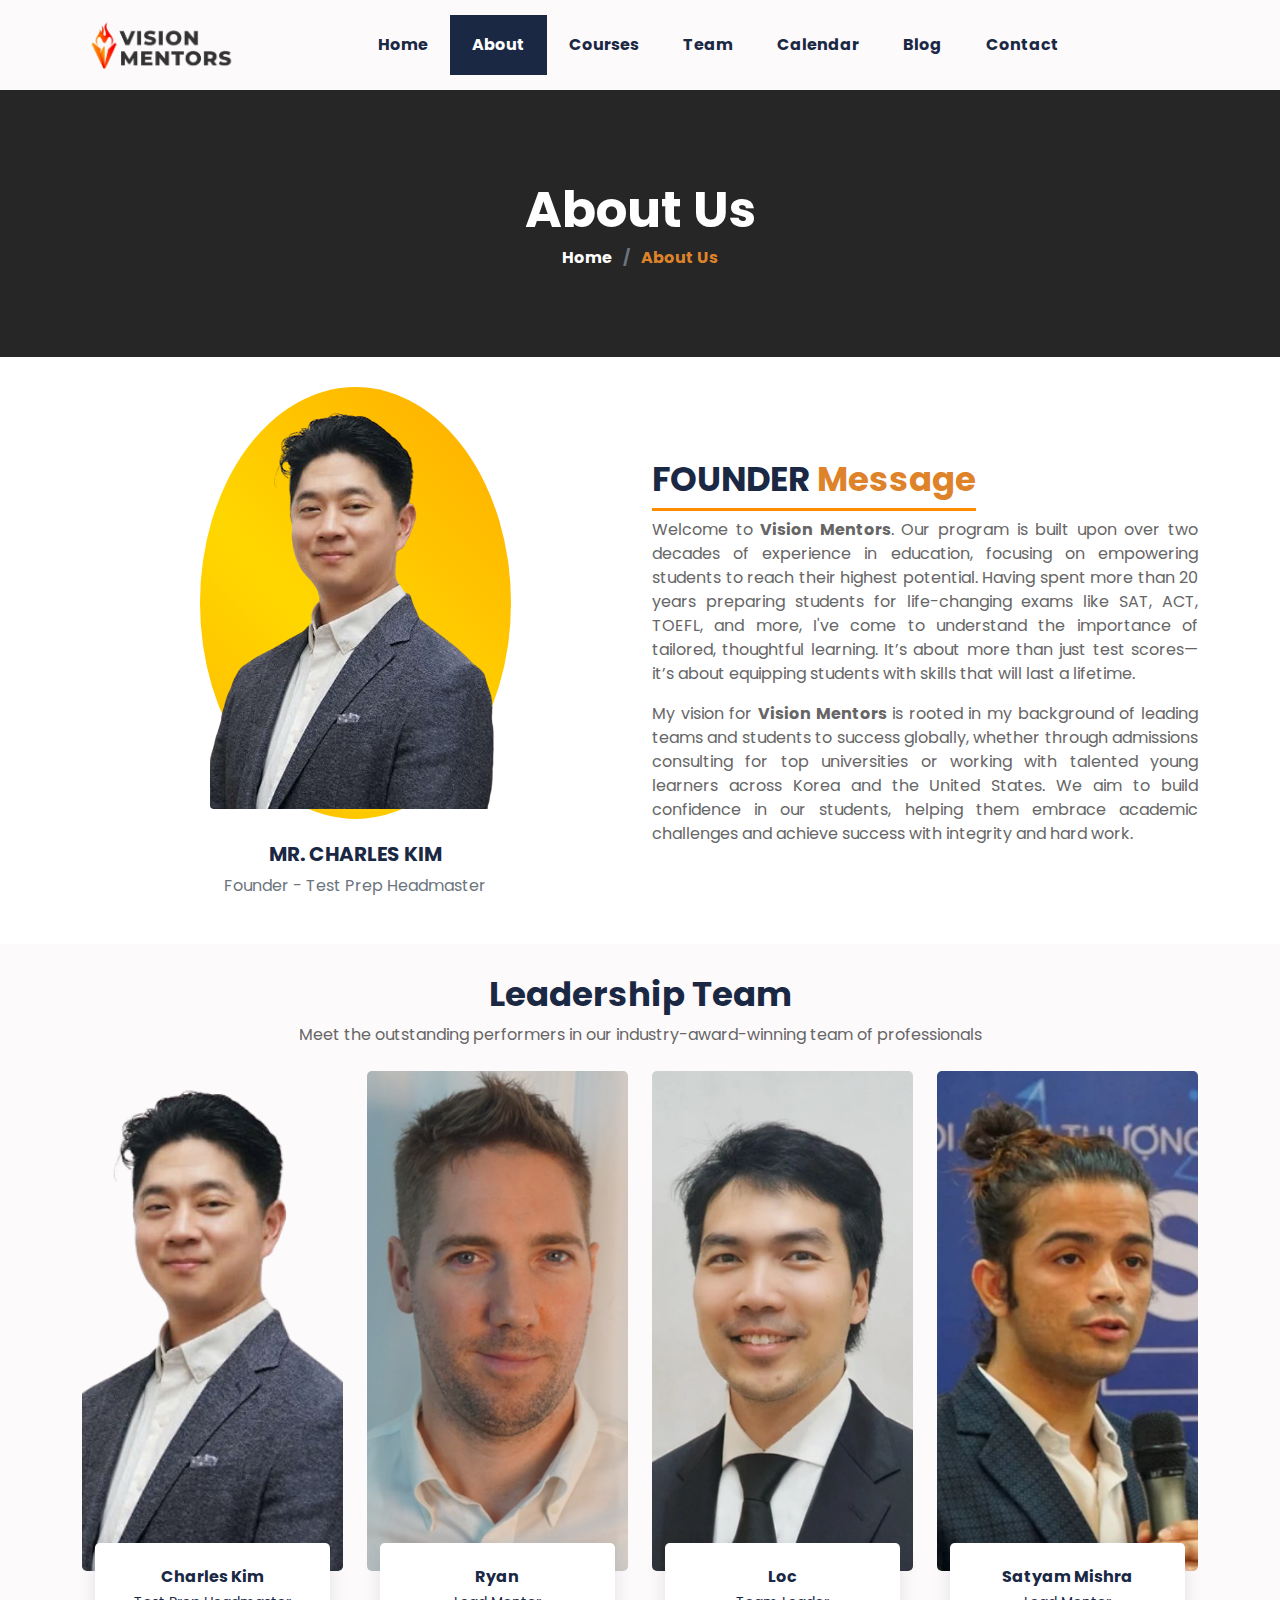
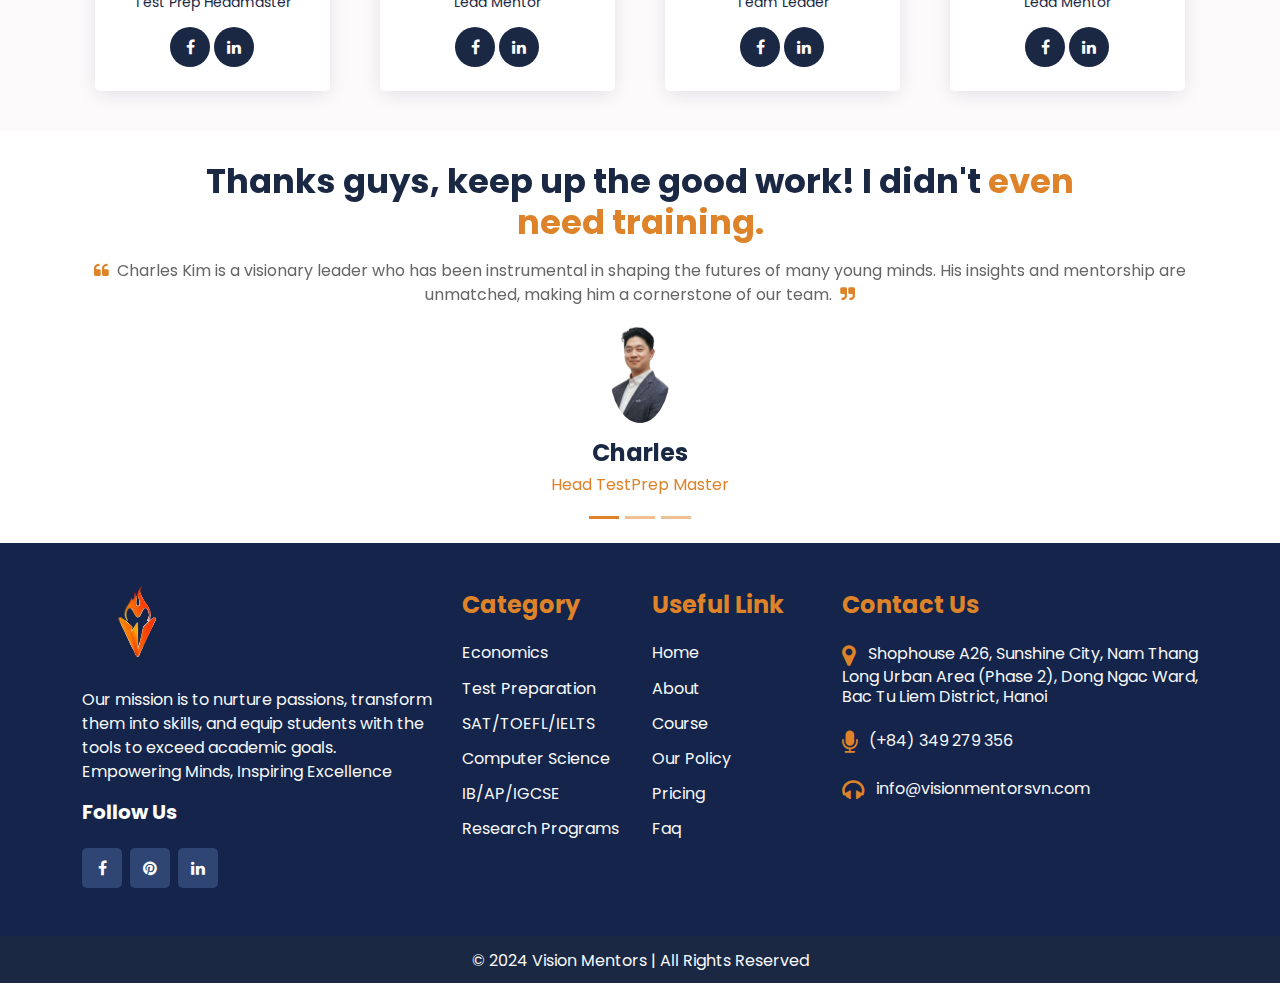
==== about.html @ ec4c2938 "Initial commit" ====
<!DOCTYPE html>
<html lang="en">
<head>
	<meta charset="utf-8">
	<meta http-equiv="X-UA-Compatible" content="IE=edge">
	<meta name="viewport" content="width=device-width, initial-scale=1">
	<title>Vision Mentors</title>
	<link href="css/bootstrap.min.css" rel="stylesheet" >
	<link href="css/font-awesome.min.css" rel="stylesheet" >
	<link href="css/global.css" rel="stylesheet">
	<link href="css/about.css" rel="stylesheet">
	<link rel="icon" href="img/favicon-32x32.png" type="image/x-icon">
    <link href="https://fonts.googleapis.com/css2?family=Poppins&display=swap" rel="stylesheet">
	<script src="js/bootstrap.bundle.min.js"></script>
	<style>
		.team_1i1 img {
			width: 100%; /* Ensures the image spans the container's width */
			height: 500px; /* Sets a fixed height for all images */
			object-fit: cover; /* Ensures images maintain aspect ratio while filling the container */
			border-radius: 5px; /* Optional: Adds slight rounding for a polished look */
		}		
		.rounded-circle {
			width: 60px; /* Sets the width of the image */
			height: 100px; /* Ensures the height matches the width for a perfect circle */
			border-radius: 50%; /* Makes the image round */
			object-fit: cover; /* Ensures the image is scaled and cropped proportionally */
			margin: 0 auto; /* Centers the image */
			display: block; /* Ensures proper alignment */
		}
		#footer .footer_m {
			background-image: url('img/footer.png'); /* Replace with the actual path to your image */
			background-size: cover; /* Ensures the image covers the entire footer */
			background-position: center; /* Centers the image */
			background-repeat: no-repeat; /* Prevents the image from repeating */
			color: #fff; /* Adjusts text color to ensure readability */
			padding: 3rem 0; /* Ensures proper spacing */
		  }
		
	</style>

</head>
<body>

	<section id="header">
		<nav class="navbar navbar-expand-md navbar-light bg_light p-0" id="navbar_sticky">
		  <div class="container-xl d-flex align-items-center">
			<!-- Logo section -->
			<a class="col_brown" href="index.html">
				<img src="img/logo.png" alt="Vision Mentors Logo" style="max-height: 90px; border: 1px;">
			</a>
	  
			<!-- Navbar toggler button for mobile view -->
			<button class="navbar-toggler" type="button" data-bs-toggle="collapse" data-bs-target="#navbarContent" aria-controls="navbarContent" aria-expanded="false" aria-label="Toggle navigation">
			  <span class="navbar-toggler-icon"></span>
			</button>
	  
			<!-- Navbar links -->
			<div class="collapse navbar-collapse" id="navbarContent">
			  <ul class="navbar-nav mx-auto"> <!-- mx-auto centers the items -->
				<li class="nav-item">
				  <a class="nav-link" href="index.html">Home</a>
				</li>
				<li class="nav-item">
				  <a class="nav-link active" aria-current="page" href="about.html">About</a>
				</li>
				<li class="nav-item">
				  <a class="nav-link" href="course.html">Courses</a>
				</li>
				<li class="nav-item">
				  <a class="nav-link" href="team.html">Team</a>
				</li>
				<li class="nav-item">
					<a class="nav-link" href="event.html">Calendar</a>
				  </li>
				  <li class="nav-item">
					<a class="nav-link" href="blog.html">Blog</a>
					</li>
				<li class="nav-item">
				  <a class="nav-link" href="contact.html">Contact</a>
				</li>
			  </ul>
			</div>
		  </div>
		</nav>
	  </section>

<section id="center" class="center_about">
 <div class="center_om">
   <div class="container-xl">
  <div class="row center_o1 text-center">
     <div class="col-md-12">
	   <h1 class="text-white">About Us</h1>
	   <h5 class="col_brown mb-0 fs-6"><a class="text-white" href="#">Home</a> <span class="mx-2 text-muted">/</span> About Us</h5>
	 </div>
  </div>
 </div>
 </div>
</section>

<section id="about_pg" class="p_3">
	<div class="container-xl">
	  <div class="row about_pg1 align-items-center">
		<!-- Left Section with Image and Effects -->
		<div class="col-md-6">
		  <div class="about_pg1l text-center position-relative">
			<div class="founder-image-wrapper">
			  <img src="img/charles.png" alt="Founder Image" class="img-fluid rounded founder-image">
			</div>
			<h5 class="mt-3">MR. CHARLES KIM</h5>
			<p class="text-muted">Founder - Test Prep Headmaster</p>
		  </div>
		</div>
  
		<!-- Right Section with Message Content -->
		<div class="col-md-6">
		  <div class="about_pg1r">
			<h3 style="margin-top: 20px; position: relative; padding-bottom: 10px; display: inline-block;">
			  <span style="border-bottom: 3px solid #ff8c00; padding-bottom: 5px;">FOUNDER <span class="col_brown">Message</span></span>
			</h3>
			<p style="text-align: justify;">Welcome to <strong>Vision Mentors</strong>. Our program is built upon over two decades of experience in education, focusing on empowering students to reach their highest potential. Having spent more than 20 years preparing students for life-changing exams like SAT, ACT, TOEFL, and more, I've come to understand the importance of tailored, thoughtful learning. It’s about more than just test scores—it’s about equipping students with skills that will last a lifetime.</p>
			<p style="text-align: justify;">My vision for <strong>Vision Mentors</strong> is rooted in my background of leading teams and students to success globally, whether through admissions consulting for top universities or working with talented young learners across Korea and the United States. We aim to build confidence in our students, helping them embrace academic challenges and achieve success with integrity and hard work.</p>
		  </div>
		</div>
	  </div>
	</div>
  </section>
  

<section id="team" class="p_3 team_o bg_light">
 <div class="container-xl">
    <div class="learn_1 row text-center mb-4">
	 <h3>Leadership Team</h3>
	 <p class="mb-0">Meet the outstanding performers in our industry-award-winning team of professionals</p>
	</div>
	<div class="team_1 row">
	 <div class="col-md-3">
	  <div class="team_1i clearfix position-relative">
	    <div class="team_1i1 clearfix">
		  <div class="grid clearfix">
				  <figure class="effect-jazz mb-0">
					<a href="#"><img src="img/charles.png" class="w-100" alt="abc"></a>
				  </figure>
			  </div>
		</div>
		<div class="team_1i3 clearfix position-absolute text-center bg-white p-4 shadow_box rounded-3">
		 <h5 class="fs-6">Charles Kim</h5>
		 <h6 class="font_14">Test Prep Headmaster</h6>
		 <ul class="social-network social-circle mb-0 mt-3">
					<li><a href="#" class="icoFacebook" title="Facebook"><i class="fa fa-facebook"></i></a></li>
					<li><a href="#" class="icoLinkedin" title="Linkedin"><i class="fa fa-linkedin"></i></a></li>
				</ul>
		</div>
	  </div>
	 </div>
	 <div class="col-md-3">
	  <div class="team_1i clearfix position-relative">
	    <div class="team_1i1 clearfix">
		  <div class="grid clearfix">
				  <figure class="effect-jazz mb-0">
					<a href="#"><img src="img/author_2.png" class="w-100" alt="abc"></a>
				  </figure>
			  </div>
		</div>
		<div class="team_1i3 clearfix position-absolute text-center bg-white p-4 shadow_box rounded-3">
		 <h5 class="fs-6">Ryan</h5>
		 <h6 class="font_14">Lead Mentor</h6>
		 <ul class="social-network social-circle mb-0 mt-3">
			<li><a href="#" class="icoFacebook" title="Facebook"><i class="fa fa-facebook"></i></a></li>
			<li><a href="#" class="icoLinkedin" title="Linkedin"><i class="fa fa-linkedin"></i></a></li>
				</ul>
		</div>
	  </div>
	 </div>
	 <div class="col-md-3">
	  <div class="team_1i clearfix position-relative">
	    <div class="team_1i1 clearfix">
		  <div class="grid clearfix">
				  <figure class="effect-jazz mb-0">
					<a href="#"><img src="img/author_3.png" class="w-100" alt="abc"></a>
				  </figure>
			  </div>
		</div>
		<div class="team_1i3 clearfix position-absolute text-center bg-white p-4 shadow_box rounded-3">
		 <h5 class="fs-6">Loc</h5>
		 <h6 class="font_14">Team Leader</h6>
		 <ul class="social-network social-circle mb-0 mt-3">
			<li><a href="#" class="icoFacebook" title="Facebook"><i class="fa fa-facebook"></i></a></li>
			<li><a href="#" class="icoLinkedin" title="Linkedin"><i class="fa fa-linkedin"></i></a></li>
				</ul>
		</div>
	  </div>
	 </div>
	 <div class="col-md-3">
	  <div class="team_1i clearfix position-relative">
	    <div class="team_1i1 clearfix">
		  <div class="grid clearfix">
				  <figure class="effect-jazz mb-0">
					<a href="#"><img src="img/author_6.png" class="w-100" alt="abc"></a>
				  </figure>
			  </div>
		</div>
		<div class="team_1i3 clearfix position-absolute text-center bg-white p-4 shadow_box rounded-3">
		 <h5 class="fs-6">Satyam Mishra</h5>
		 <h6 class="font_14">Lead Mentor</h6>
		 <ul class="social-network social-circle mb-0 mt-3">
			<li><a href="#" class="icoFacebook" title="Facebook"><i class="fa fa-facebook"></i></a></li>
			<li><a href="#" class="icoLinkedin" title="Linkedin"><i class="fa fa-linkedin"></i></a></li>
				</ul>
		</div>
	  </div>
	 </div>
	</div>
 </div>
</section>

<section id="testim" class="p_3 pb-5">
 <div class="container-xl">
  <div class="row testim_1">
     <div id="carouselExampleCaptions2" class="carousel slide" data-bs-ride="carousel">
  <div class="carousel-indicators">
    <button type="button" data-bs-target="#carouselExampleCaptions2" data-bs-slide-to="0" class="active" aria-label="Slide 1"></button>
    <button type="button" data-bs-target="#carouselExampleCaptions2" data-bs-slide-to="1" aria-label="Slide 2" class="" aria-current="true"></button>
	<button type="button" data-bs-target="#carouselExampleCaptions2" data-bs-slide-to="2" aria-label="Slide 3" class="" aria-current="true"></button>
  </div>
  <div class="carousel-inner">
    <div class="carousel-item active">
       <div class="testim_1i row text-center">
		<div class="col-md-12">
		 <h3>Thanks guys, keep up the good work! I didn't <span class="col_brown">even <br> need training.</span></h3>
		 <p class="mb-3 mt-3"><i class="fa fa-quote-left col_brown  me-1"></i> Charles Kim is a visionary leader who has been instrumental in shaping the futures of many young minds. His insights and mentorship are unmatched, making him a cornerstone of our team. <i class="fa fa-quote-right col_brown  ms-1"></i></p>
		  <a href="#"><img src="img/charles.png" class="rounded-circle" alt="abc"></a>
		 <h4 class="mt-3">Charles</h4>
		 <h6 class="mt-2  mb-0 col_brown">Head TestPrep Master</h6>
		 </div>
		</div>
	   </div>
	 <div class="carousel-item">
        <div class="testim_1i row text-center">
		<div class="col-md-12">
			<h3>I couldn't have done it without you guys. <span class="highlight">Highly recommended!</span></h3>		 <p class="mb-3 mt-3"><i class="fa fa-quote-left col_brown  me-1"></i> Ryan's dedication to teaching and his ability to simplify complex topics have been invaluable. His hands-on approach helps students achieve their full potential. <i class="fa fa-quote-right col_brown  ms-1"></i></p>
		  <a href="#"><img src="img/author_2.png" class="rounded-circle" alt="abc"></a>
		 <h4 class="mt-3">Ryan</h4>
		 <h6 class="mt-2  mb-0 col_brown">Senior Mentor</h6>
		 </div>
		</div>
	   </div>
	   <div class="carousel-item">
         <div class="testim_1i row text-center">
		<div class="col-md-12">
			<h3>Your program has changed my life. <span class="highlight">Thank you so much!</span></h3>
		 <p class="mb-3 mt-3"><i class="fa fa-quote-left col_brown  me-1"></i> Satyam's technical expertise and mentoring skills have inspired countless students. His ability to lead and innovate sets him apart as an exceptional mentor. <i class="fa fa-quote-right col_brown  ms-1"></i></p>
		  <a href="#"><img src="img/author_6.png" class="rounded-circle" alt="abc"></a>
		 <h4 class="mt-3">Satyam</h4>
		 <h6 class="mt-2  mb-0 col_brown">Senior Mentor</h6>
		 </div>
		</div>
	   </div>
    </div>
  </div>
</div>
  </div>
 
</section>


</section>
 </div>
 <div class="main_2 clearfix">
	<section id="footer">
		<div class="footer_m p_3">
		  <div class="container-xl">
		   <div class="footer_1 row">
			<div class="col-md-4">
			 <div class="footer_1i">
			   <div class="top_1l">
				   <h4 class="mb-0">
					   <a class="col_brown" href="index.html">
						   <img src="img/footer_logo.png" alt="Vision Mentors Logo" style="max-height: 90px; position: relative; top: -5px; left: 30px;">
					   </a>
				   </h4> 	  <p class="text-light mt-4">Our mission is to nurture passions, transform them into skills, and equip students with the tools to exceed academic goals.<br>
	   
					   Empowering Minds, Inspiring Excellence</p>
			 <h5 class="text-white">Follow Us</h5>
			 <ul class="social-network social-circle mb-0 mt-4">
						   <li><a href="https://www.facebook.com/visionmentorsvn" class="icoFacebook" title="Facebook"><i class="fa fa-facebook"></i></a></li>
						   <li><a href="#" class="icoGoogle" title="Google +"><i class="fa fa-pinterest"></i></a></li>
						   <li><a href="#" class="icoLinkedin" title="Linkedin"><i class="fa fa-linkedin"></i></a></li>
					   </ul>
		   </div>
			 </div>
			</div>
			<div class="col-md-2">
			 <div class="footer_1i">
			   <h4 class="col_brown mb-4">Category</h4>
				  <div class="row footer_1ism">
				<h6 class="fw-normal col-md-12 col-6"><a class="text-light" href="#"> Economics</a></h6>
			<h6 class="fw-normal mt-2 col-md-12 col-6"><a class="text-light" href="#"> Test Preparation</a></h6>
			<h6 class="fw-normal mt-2 col-md-12 col-6"><a class="text-light" href="#"> SAT/TOEFL/IELTS</a></h6>
			<h6 class="fw-normal mt-2 col-md-12 col-6"><a class="text-light" href="#"> Computer Science</a></h6>
			<h6 class="fw-normal mt-2 col-md-12 col-6"><a class="text-light" href="#"> IB/AP/IGCSE</a></h6>
			<h6 class="fw-normal mt-2 col-md-12 col-6 mb-0"><a class="text-light" href="#"> Research Programs</a></h6>
			   </div>
			 </div>
			</div>
			<div class="col-md-2">
			 <div class="footer_1i">
			   <h4 class="col_brown mb-4">Useful Link</h4>
				  <div class="row footer_1ism">
				<h6 class="fw-normal col-md-12 col-6"><a class="text-light" href="#"> Home</a></h6>
			<h6 class="fw-normal mt-2 col-md-12 col-6"><a class="text-light" href="#"> About</a></h6>
			<h6 class="fw-normal mt-2 col-md-12 col-6"><a class="text-light" href="#"> Course</a></h6>
			<h6 class="fw-normal mt-2 col-md-12 col-6"><a class="text-light" href="#"> Our Policy</a></h6>
			<h6 class="fw-normal mt-2 col-md-12 col-6"><a class="text-light" href="#"> Pricing</a></h6>
			<h6 class="fw-normal mt-2 col-md-12 col-6 mb-0"><a class="text-light" href="#"> Faq</a></h6>
			   </div>
			 </div>
			</div>
			<div class="col-md-4">
			 <div class="footer_1i">
			   <h4 class="col_brown mb-4">Contact Us</h4>
				<h6 class="mt-4 text-light"><i class="fa fa-map-marker col_brown me-2 fs-4 align-middle"></i> Shophouse A26, Sunshine City, Nam Thang Long Urban Area (Phase 2), Dong Ngac Ward, Bac Tu Liem District, Hanoi</h6>
				<h6 class="mt-4 text-light"><i class="fa fa-microphone col_brown me-2 fs-4 align-middle"></i> (+84) 349 279 356</h6>
				<h6 class="mt-4 text-light mb-0"><i class="fa fa-headphones col_brown me-2 fs-4 align-middle"></i> info@visionmentorsvn.com</h6>
			 </div>
			</div>
		   </div>
		 </div>
		</div>
	   </section>
 </div>
</div>

<section id="footer_b" class="bg_dark">
	<div class="container-xl">
	   <div class="footer_b1 row text-center">
		<div class="col-md-12">
		  <p class="mb-0 text-light">© 2024 Vision Mentors | All Rights Reserved</a></p>
		</div>
	   </div>
	 </div>
   </section>

<script>
window.onscroll = function() {myFunction()};
var navbar_sticky = document.getElementById("navbar_sticky");
var sticky = navbar_sticky.offsetTop;
var navbar_height = document.querySelector('.navbar').offsetHeight;
function myFunction() {
  if (window.pageYOffset >= sticky + navbar_height) {
    navbar_sticky.classList.add("sticky")
	document.body.style.paddingTop = navbar_height + 'px';
  } else {
    navbar_sticky.classList.remove("sticky");
	document.body.style.paddingTop = '0'
  }
}
</script>

</body>

</html>
---- css/global.css ----
/*
Center Home
*/
body{
font-family: 'Poppins', sans-serif;
color: #1a2844;
}
ul{
list-style:none;
padding:0;
 }
h1{
font-size:50px; 
 }
h2{
font-size:42px; 
 }
h3{
font-size:34px; 
 }
h1,h2,h3,h4,h5{
font-weight:bold;
 }

h6{
font-weight:normal;
 }
p{
color:#666; 
 }

a{
color: #1a2844;
text-decoration:none;
 }
a:hover{
text-decoration:none;
color: rgb(222, 131, 41);
 }
a:focus{
text-decoration:none;
color: rgb(222, 131, 41);
 }

.button{
background:rgb(222, 131, 41);
color:#fff;
display: inline-block;
transition: 0.3s;
padding:1rem 2rem;
font-weight:bold;
border-radius:5px;
 }
.button:hover{
background:#1a2844;
color:#fff;
 }

.button_1{
background:#1a2844;
color:#fff;
display: inline-block;
transition: 0.3s;
padding:1rem 2rem;
font-weight:bold;
border-radius:5px;
 }
.button_1:hover{
background:rgb(222, 131, 41);
color:#fff;
 }


.grid figure {
position: relative;
float: left;
overflow: hidden;
width: 100%;
text-align: center;
cursor: pointer;
}
figure.effect-jazz figcaption::after,
figure.effect-jazz img
{
-webkit-transition: opacity 0.35s, -webkit-transform 0.35s;
transition: opacity 0.35s, transform 0.35s;
}

figure.effect-jazz:hover img {
-webkit-transform: scale3d(1.05,1.05,1);
transform: scale3d(1.05,1.05,1);
}

.col_brown{
color: rgb(222, 131, 41)!important; 
 }
.col_yell {
color: rgb(222, 131, 41)!important;
}
.bg_light{
background:#fdfafb; 
 }
.bg_dark{
background:#1a2844; 
 }
.bg_brown{
background:rgb(222, 131, 41);
 }


hr{
opacity:1;
background-color:#a61d372b; 
 }
.font_14{
font-size:14px; 
 }
.font_12{
font-size:12px; 
 }
.font_8{
font-size:8px; 
 }
.font_60{
font-size:60px; 
 }

.line {
height: 5px!important;
width: 50px;
background-color: rgb(222, 131, 41);
}
.p_3{
padding-top:30px;
padding-bottom:30px; 
 }
.radius_10{
border-radius:10px; 
 }
.radius_30{
border-radius:30px; 
 }  
.border_1{
border:1px solid #a61d372b; 
 }


/*********************top****************/
.top_1l h4 .span_2{
margin-left:48px; 
 }
.top_1l h4 {
line-height:0;
 }
.top_1ri1 .span_1{
width:40px;
height:40px;
line-height:40px; 
 }
/*********************top_end****************/

/*********************header****************/
.navbar-brand{
line-height:0;
font-size: 1.5rem;
display:none;
margin-bottom:5px;
}
.navbar-brand .span_2{
margin-left:48px; 
 }

#header .nav-link{
color:#1a2844;
padding:18px 22px 18px 22px;
font-weight:bold;
 }
#header .nav-link:hover{
background:#1a2844;
color:#fff;
 }
#header .nav-link:focus{
background:#1a2844;
color:#fff;
 }
#header .active{
background:#1a2844;
color:#fff;
 }

.drop_1{
min-width:220px;
padding:0;
margin-top:0!important;
border:none;
background:#fff;
border-radius:5px;
border:1px solid #a61d372b;
 }
.drop_1 a{
padding-top:15px;
padding-bottom:15px;
border-bottom:1px solid #a61d372b;
color:#1a2844;
font-weight:bold;
 }
.drop_1 a:hover{
color:rgb(222, 131, 41);
background:none;
 }

.sticky {
position: fixed;
top: 0;
width: 100%;
z-index:3;
}
.sticky {
top: -40px;
transform: translateY(40px);
transition: transform .3s;
}
.sticky .navbar-brand{
display:block;
}

#header .button_1{
padding:10px 22px 10px 22px;
margin-top:2px;
 }
 
/*********************header_end****************/


/*********************common****************/
.pages ul li{
 display:inline-block;
 }
.pages ul li a{
display:block;
color: #111;
 margin: 0 2px;
 width:40px;
 height:40px;
 line-height:40px;
 text-align:center;
 border:1px solid #a61d372b;
 border-radius:50%;
 }
.pages ul li a:hover{
 background: rgb(222, 131, 41);
 border:1px solid rgb(222, 131, 41);
 }
.pages ul li a:hover{
 color: #fff!important;
 }
.act{
background:rgb(222, 131, 41)!important;
border:1px solid rgb(222, 131, 41)!important;
color:#fff!important;
 }

 /* footer social icons */
ul.social-network {
list-style: none;
display: block;
margin-left:0 !important;
padding: 0;
}
ul.social-network li {
display: inline-block;
}

/* footer social icons */
.social-network a.icoRss:hover {
background-color: rgb(222, 131, 41);
}
.social-network a.icoFacebook:hover {
background-color:#3B5998;
}
.social-network a.icoTwitter:hover {
background-color:#33ccff;
}
.social-network a.icoGoogle:hover {
background-color:rgb(222, 131, 41);
}
.social-network a.icoVimeo:hover {
background-color:#0590B8;
}
.social-network a.icoLinkedin:hover {
background-color:#007bb7;
}
.social-network a.icoRss:hover i, .social-network a.icoFacebook:hover i, .social-network a.icoTwitter:hover i,
.social-network a.icoGoogle:hover i, .social-network a.icoVimeo:hover i, .social-network a.icoLinkedin:hover i {
color:#fff;
}
a.socialIcon:hover, .socialHoverClass {
color:#44BCDD;
}

.social-circle li a {
display:inline-block;
position:relative;
margin:0 auto 0 auto;
-moz-border-radius:50%;
-webkit-border-radius:50%;
border-radius:50%;
text-align:center;
width: 40px;
height: 40px;
}
.social-circle li i {
margin:0;
line-height:40px;
text-align: center;
}

.social-circle li a:hover i, .triggeredHover {
-moz-transform: rotate(360deg);
-webkit-transform: rotate(360deg);
-ms--transform: rotate(360deg);
transform: rotate(360deg);
-webkit-transition: all 0.2s;
-moz-transition: all 0.2s;
-o-transition: all 0.2s;
-ms-transition: all 0.2s;
transition: all 0.2s;
}
.social-circle i {
color: #fff;
-webkit-transition: all 0.8s;
-moz-transition: all 0.8s;
-o-transition: all 0.8s;
-ms-transition: all 0.8s;
transition: all 0.8s;
}
.form-control:focus{
 box-shadow:none;
 border-color:#a61d372b; 
 }
.form-select:focus{
 box-shadow:none;
 border-color:#a61d372b;  
 }
.form-control{
border-color:#a61d372b;
box-shadow:none;
border-radius:0;
height:50px;
 }
.form-select{
border-color:#a61d372b;
box-shadow:none; 
border-radius:0;
height:50px;
 }

.shadow_box{
box-shadow: 0px 4px 20px -3px rgb(22 36 62 / 15%);
 }
.carousel-indicators [data-bs-target] {
 background-color: rgb(222, 131, 41);
}

.input-group .form-control{
height:auto; 
 }
.center_om {
padding-top:90px;
padding-bottom:90px;
background: #000000d9;
}
.about_h2r .progress-bar {
background:#f5eaee; 
border-radius: 5px;
}
.about_h2r .progress {
background-color:rgb(222, 131, 41);
height: 10px;
overflow: hidden;
border-radius: 5px;
}
.blog_dt1r5i .form_text{
height:120px; 
 }
.blog_dt1r5i .form-control:focus{
background:#fdfafb;
 }
.blog_dt1l1 .social-circle li a{
background:#1a2844;  
 }
/*********************common_end****************/

/*********************team****************/
.team_1i2{
width:90%;
left:5%;
bottom:15px;
display:none; 
 }
.team_1i:hover .team_1i2{
display:block; 
 }
/*********************team_end****************/


/*********************footer****************/
#footer {
background-image: url(../img/22.jpg);
background-position: center;
}
.footer_m{
background:#1a2844f2;
padding-top:90px;
 }
.footer_1i ul li a{
background:#2f4674;
border-radius:5px;
 }
.footer_1i ul li {
margin:0px 4px 0px 0px;
 }
#footer_b{
padding-top:13px;
padding-bottom:10px; 
 }
.subs_1r{
margin-top:13px; 
 }
.main_1{
top:-60px; 
 }
.main{
margin-top:60px; 
 }
/*********************footer_end****************/


@media screen and (max-width : 767px){
.navbar-collapse{
max-height:300px;
overflow-y:scroll; 
border-top:1px solid #a61d372b; 
margin-top:15px;
 }
#header .nav-link{
font-size:26px;
border-bottom:1px solid #a61d372b;
padding-top:10px;
padding-bottom:10px;
margin:0!important;
 }
.navbar .navbar-toggler{
box-shadow:none!important;
background:#fff;
border:none;
border-radius:0;
margin-top:-1px;
 }
.drop_1{
margin-top:0!important; 
 }
.drop_1 a{
font-size:24px; 
 }
.sticky .drop_1{
margin-top:0!important; 
 }
.line{
margin-left:auto;
margin-right:auto; 
 }
#top{
display:none; 
 }
.navbar-brand{
display:block; 
font-size: 1.5rem;
 }
.navbar-brand .fs-2 {
font-size: 2rem!important;
}
.navbar{
padding-top:10px!important;
padding-bottom:10px!important; 
 }
#header .button_1{
margin-top:15px;
 }
.course_3im {
margin-top:8px;
margin-bottom:8px; 
 }
.learn_2i {
margin-top:8px;
margin-bottom:8px;  
 }
.team_1i {
margin-top:8px;
margin-bottom:8px; 
 }
.blog_h1i{
text-align:center;
margin-top:8px;
margin-bottom:8px; 
 }
.blog_h1i p{
text-align:left; 
 }
.main_1 {
position:static!important;
}
.main{
margin-top:0;
 }
#subs{
padding-bottom:30px; 
 }
.subs_1l h3{
text-align:center; 
 }
.footer_m{
padding-top:30px; 
 }
.top_1l h4{
font-size: 1.5rem; 
 }
.top_1l .fs-2 {
font-size: 2rem!important;
}
.footer_1i h4{
text-align:center; 
 }
.footer_1i{
margin-top:8px;
margin-bottom:8px; 
 }
.footer_1i ul{
text-align:center; 
 }
.footer_1i h5{
text-align:center; 
 }
.footer_1ism h6{
margin-top:10px!important; 
 }
.footer_b1 {
text-align:left!important; 
 }
.learn_1  p{
text-align:left; 
 }
.pages ul li{
margin-top:5px;
margin-bottom:5px; 
 }
.blog_dt1r5il{
margin-top:10px; 
 }
.blog_dt1r5il h6{
text-align:center;
 }
.center_o1  h1{
font-size:40px; 
 }
.event_1rir{
text-align:center;
margin-top:15px; 
 }
.event_1rir p{
text-align:left; 
 }
.blog_dt1l1 h4{
text-align:center; 
 }
.blog_dt1l1 .social-circle {
text-align:center; 
 }
 }
@media (min-width:576px) and (max-width:767px) {


 }
@media (min-width:768px) and (max-width:991px) {
.top_1ri1 .span_1 {
width: 30px;
height: 30px;
line-height: 30px;
font-size:12px;
margin-right:5px!important;
}
.top_1ri1 h6 {
font-size:12px!important;
}
.navbar-brand{
margin-right:20px!important; 
 }
#header .nav-link {
padding: 18px 8px 18px 8px;
font-size:12px;
}
#header .button_1 {
font-size:12px;
padding: 10px 8px 10px 8px;
}
.event_1ril img{
min-height:210px; 
 }
.team_1i2 p{
font-size:12px; 
 }
.subs_1l p{
font-size:14px; 
 }
.top_1l h4 .span_2 {
margin-left: 44px;
}
.footer_1i h4 {
font-size:18px;
 }
.footer_1i p {
font-size:14px;
 }
.footer_1i h6 {
font-size:13px;
 }
 }
@media (min-width:871px) and (max-width:991px) {
.navbar-brand{
margin-right:30px!important; 
 }
#header .nav-link {
padding: 18px 15px 18px 15px;
}
#header .button_1 {
padding: 10px 15px 10px 15px;
}

 }
@media (min-width:992px) and (max-width:1200px) {
.navbar-expand-md {
flex-wrap:wrap!important;
}
#header .nav-link {
padding: 18px 12px 18px 12px;
}

 }
@media (min-width:1201px) and (max-width:1270px) {

 }
---- css/about.css ----
/*
Template Name: Academy
File: Layout CSS
Author: TemplatesOnWeb
Author URI: https://www.templateonweb.com/
Licence: <a href="https://www.templateonweb.com/license">Website Template Licence</a>
*/
/*********************about****************/
.center_about {
    background-image: url(../img/23.jpg);
    background-position: center;
    background-size: 100%; /* Adjust this value to control the image size */
    background-repeat: no-repeat; /* Prevent the background from repeating */
}

.team_1i3 ul li a{
background:#1a2844;  
 }
.team_1i3{
width:90%;
left:5%;
bottom:-120px;
 }
.team_1i:hover .team_1i3{
background:rgb(222, 131, 41)!important;
color:#fff;
 }
.team_o{
padding-bottom:160px;
 }
#testim .carousel-indicators {
bottom: -50px;
}
.center_team{
background-image: url(../img/37.jpg);
background-position: center;
}
.team_1o{
margin-top:145px; 
 }
/*********************about_end****************/

/* Image wrapper to add border and effects */
.founder-image-wrapper {
    position: relative;
    display: inline-block;
    padding: 10px; /* Space for the shiny border */
    border-radius: 50%; /* Circular border */
    background: linear-gradient(45deg, #ff8c00, #ffd700, #ff8c00); /* Gradient border */
    background-size: 200% 200%;
    animation: shiny-border 3s linear infinite; /* Animation for the shiny effect */
  }

  /* Style for the Founder Image */
  .founder-image-wrapper img {
    border-radius: 50%; /* Circular image */
    display: block;
  }

  /* Keyframes for the shiny border animation */
  @keyframes shiny-border {
    0% {
      background-position: 0% 50%;
    }
    100% {
      background-position: 100% 50%;
    }
  }



@media screen and (max-width : 767px){
.about_pg1l h6{
text-align:center; 
 }
.about_pg1l{
margin-bottom:15px; 
 }
.qual_1i {
text-align:center;
margin-top:8px;
margin-bottom:8px; 
 }
.qual_1ir{
margin-top:10px; 
 }
.team_1i3{
position:static!important;
width:100%;
 }
.team_o {
padding-bottom:30px;
}
.testim_1i h3{
text-align:left; 
 }
.testim_1i p{
text-align:left; 
 }
.testim_1i br{
display:none; 
 }
 }

@media (min-width:576px) and (max-width:767px) {


 }
@media (min-width:768px) and (max-width:991px) {
.about_pg1r img{
min-height:400px;
 }
.team_1i3 ul li {
margin-top:5px;
margin-bottom:5px; 
 }
#testim br{
display:none; 
 }
 }

@media (min-width:992px) and (max-width:1200px) {
.about_pg1r img{
min-height:400px;
 }
.team_1i3 ul li {
margin-top:5px;
margin-bottom:5px; 
 }
 }
@media (min-width:1201px) and (max-width:1330px) {

 }
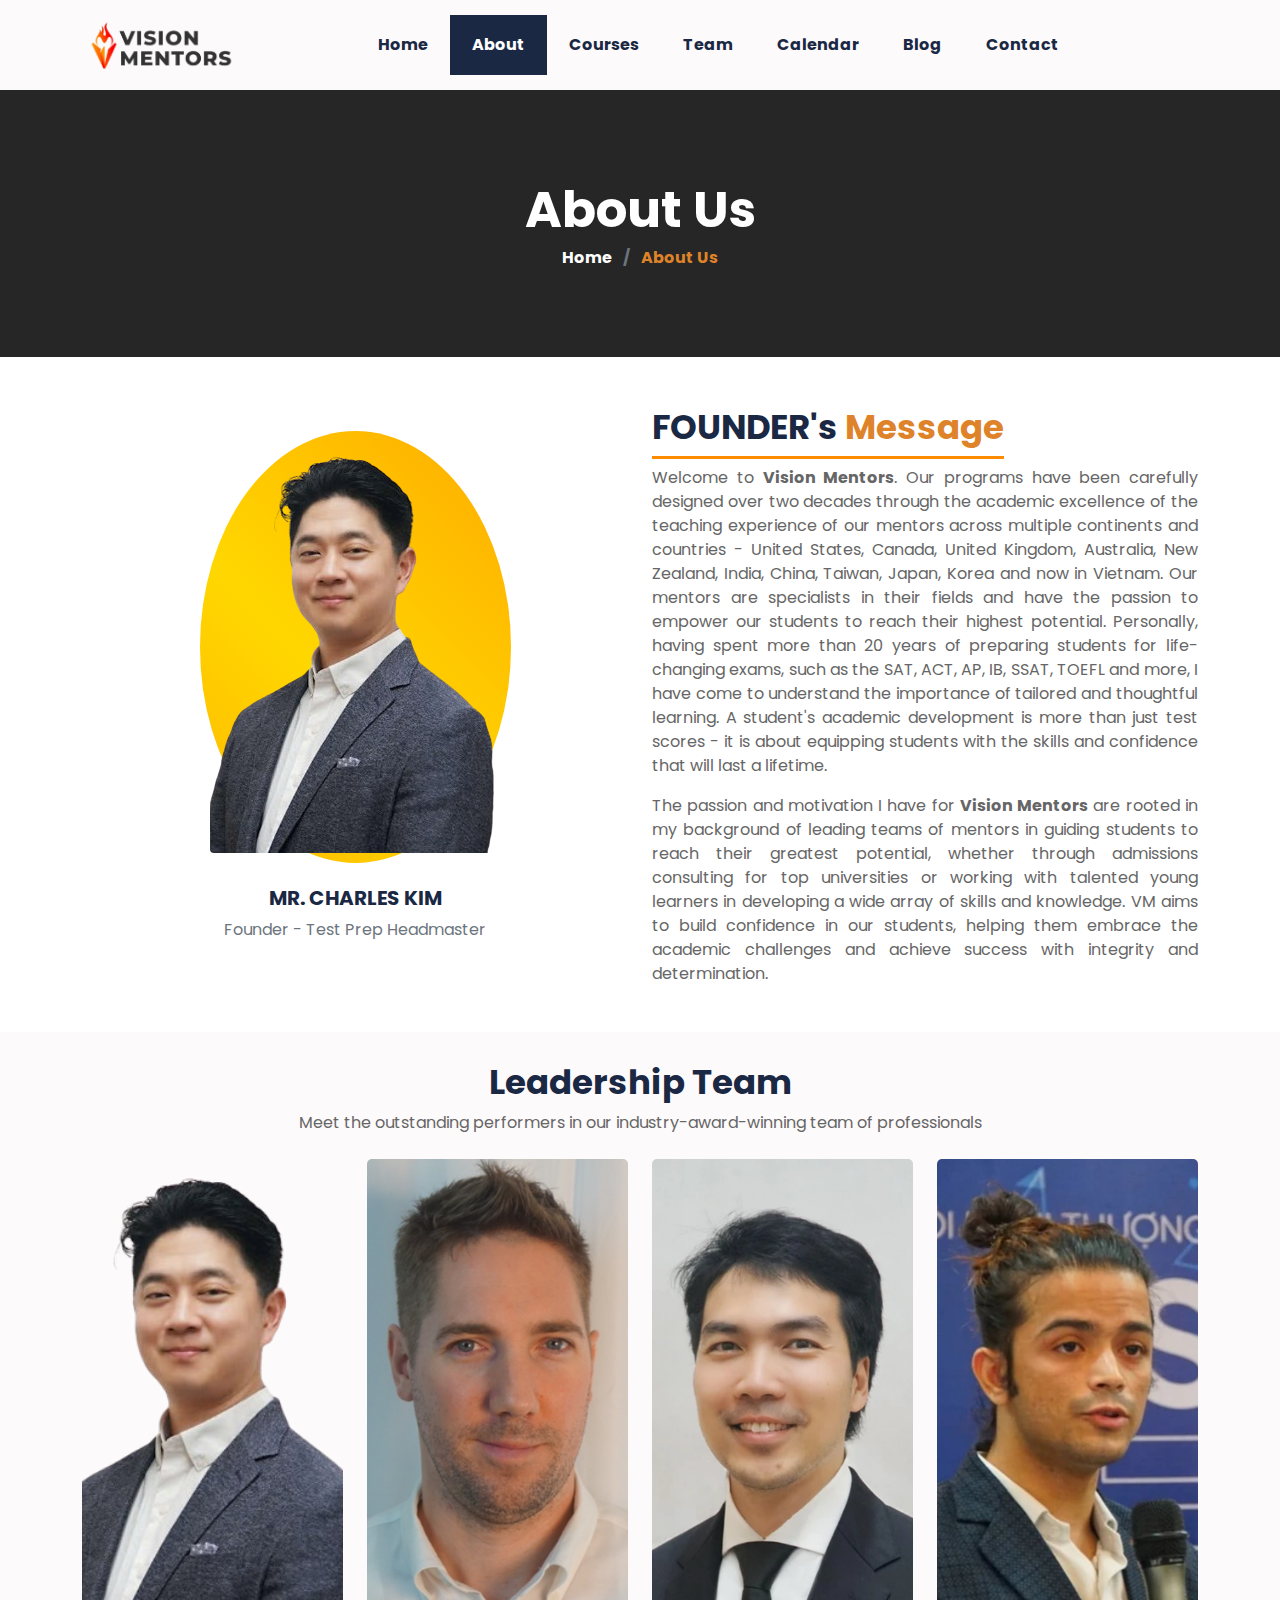
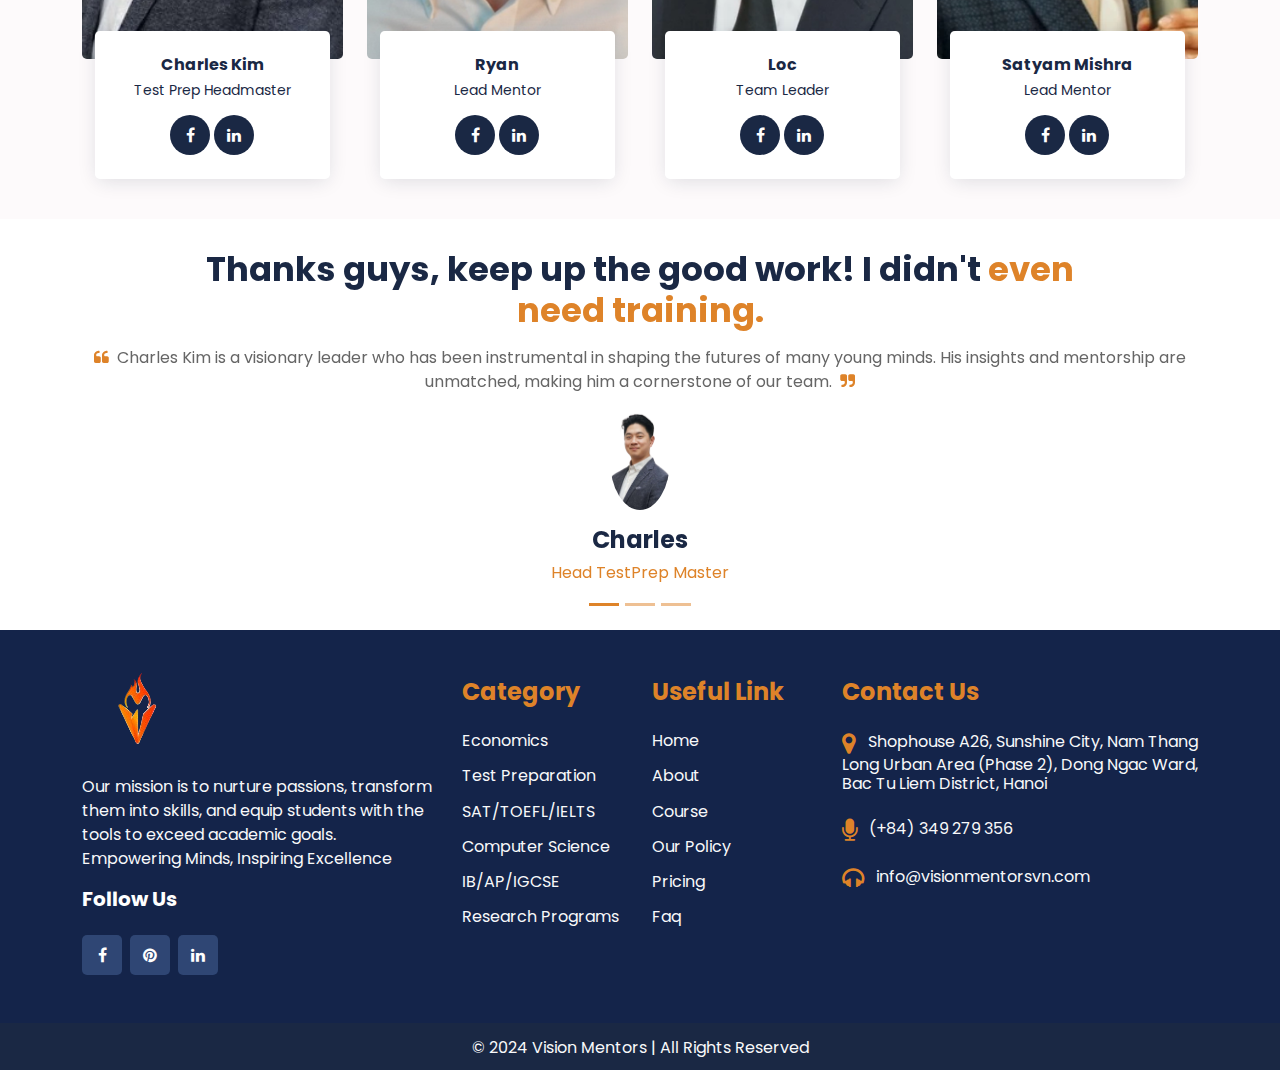
==== commit 742e8274: "Update about.html" ====
--- a/about.html
+++ b/about.html
@@ -115,10 +115,11 @@
 		<div class="col-md-6">
 		  <div class="about_pg1r">
 			<h3 style="margin-top: 20px; position: relative; padding-bottom: 10px; display: inline-block;">
-			  <span style="border-bottom: 3px solid #ff8c00; padding-bottom: 5px;">FOUNDER <span class="col_brown">Message</span></span>
+			  <span style="border-bottom: 3px solid #ff8c00; padding-bottom: 5px;">FOUNDER's <span class="col_brown">Message</span></span>
 			</h3>
-			<p style="text-align: justify;">Welcome to <strong>Vision Mentors</strong>. Our program is built upon over two decades of experience in education, focusing on empowering students to reach their highest potential. Having spent more than 20 years preparing students for life-changing exams like SAT, ACT, TOEFL, and more, I've come to understand the importance of tailored, thoughtful learning. It’s about more than just test scores—it’s about equipping students with skills that will last a lifetime.</p>
-			<p style="text-align: justify;">My vision for <strong>Vision Mentors</strong> is rooted in my background of leading teams and students to success globally, whether through admissions consulting for top universities or working with talented young learners across Korea and the United States. We aim to build confidence in our students, helping them embrace academic challenges and achieve success with integrity and hard work.</p>
+			<p style="text-align: justify;">Welcome to <strong>Vision Mentors</strong>. Our programs have been carefully designed over two decades through the academic excellence of the teaching experience of our mentors across multiple continents and countries - United States, Canada, United Kingdom, Australia, New Zealand, India, China, Taiwan, Japan, Korea and now in Vietnam. Our mentors are specialists in their fields and have the passion to empower our students to reach their highest potential. 
+				Personally, having spent more than 20 years of preparing students for life-changing exams, such as the SAT, ACT, AP, IB, SSAT, TOEFL and more, I have come to understand the importance of tailored and thoughtful learning. A student's academic development is more than just test scores - it is about equipping students with the skills and confidence that will last a lifetime.</p>
+			<p style="text-align: justify;">The passion and motivation I have for <strong>Vision Mentors</strong>  are rooted in my background of leading teams of mentors in guiding students to reach their greatest potential, whether through admissions consulting for top universities or working with talented young learners in developing a wide array of skills and knowledge. VM aims to build confidence in our students, helping them embrace the academic challenges and achieve success with integrity and determination.</p>
 		  </div>
 		</div>
 	  </div>
@@ -358,4 +359,4 @@
 
 </body>
 
-</html>+</html>
